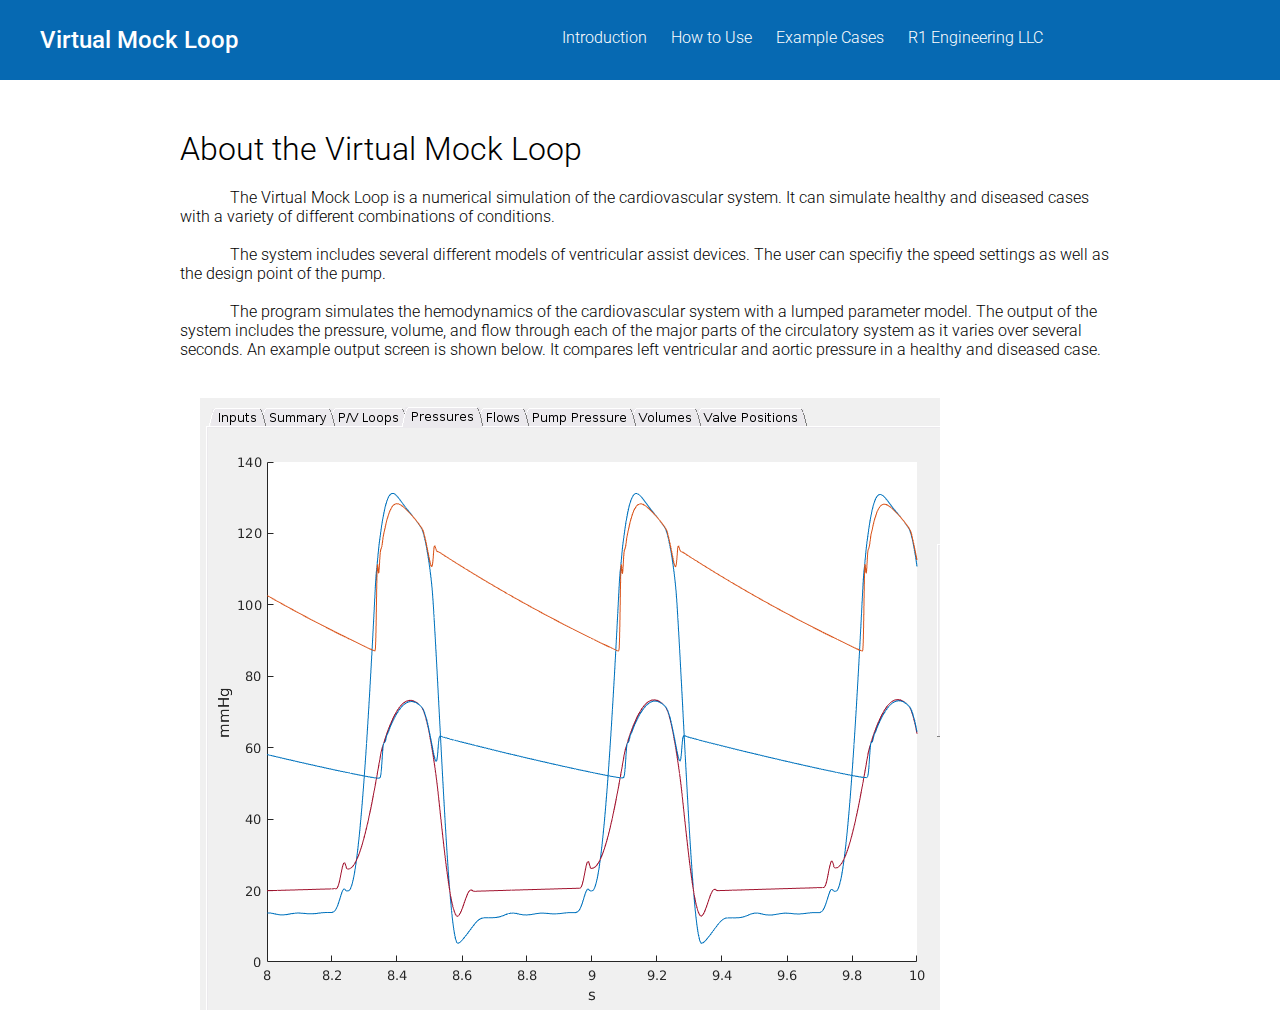
==== index.html @ 758075f5 "Initial commit." ====
<!doctype html>
<html class="no-js">
  <head>
      <meta charset="utf-8">
      <meta http-equiv="X-UA-Compatible" content="IE=edge,chrome=1">
      <title>Virtual Mock Loop</title>
      <meta name="viewport" content="width=device-width">

      <link rel="shortcut icon" href="/images/favicon.ico">
      <link rel="icon" type="image/png" href="/images/favicon.png">
      <link rel="apple-touch-icon" sizes="180x180" href="/images/apple-touch-icon-180x180.png">

      <link href='https://fonts.googleapis.com/css?family=Source+Code+Pro:400|Roboto:400,300,500' rel='stylesheet' type='text/css'>
      <link rel="stylesheet" href="/main.css">

  </head>
  <body class="home">

    <header id="header-waypoint">
      <nav id="stickyNav" class="sticky-nav">
        <h2 href="/" class="logo">Virtual Mock Loop</h2>
        <div id="group">
            <a href="/index.html">Introduction</a>
            <a href="/how_to.html">How to Use</a>
            <a href="/examples.html">Example Cases</a>
            <a href="/rone.html">R1 Engineering LLC</a>
        </div>
      </nav>
    </header>

    <div class="content">
      <h1>About the Virtual Mock Loop</h2>
      <p>The Virtual Mock Loop is a numerical simulation of the cardiovascular system.  It can simulate healthy and diseased cases with a variety of different combinations of conditions.</p>
      <p>&nbsp</p>
      <p>The system includes several different models of ventricular assist devices.  The user can specifiy the speed settings as well as the design point of the pump.</p>
      <p>&nbsp</p>
      <p>The program simulates the hemodynamics of the cardiovascular system with a lumped parameter model.  The output of the system includes the pressure, volume, and flow through each of the major parts of the circulatory system as it varies over several seconds. An example output screen is shown below.  It compares left ventricular and aortic pressure in a healthy and diseased case.</p> 
      <p>&nbsp</p>
      <div class="pic">
        
        <img src="healthy-disease.png"/>
      </div>

  </body>
</html>
---- main.css ----
nav a{color: white;}
*{margin: 0; padding: 0; box-sizing: border-box;}
nav{align-items:center; width:auto; display:flex;}
body{font-family:'Roboto', Helvetica, sans-serif;font-weight:300;color:#000;}
a,img{border:none;outline:0}
a{text-decoration:none; padding-left:10px; padding-right: 10px;}
h1,h2,h3,h4,h5,h6{font-weight:300}
h1{margin-bottom:20px;}
header{height: 80px; width: 100%; background-color: #0669B2;}
.logo{line-height: 80px; font-weight: 500; width:40%; margin-left:40px; color:white; height:75px; background-position:left center;}
.content{padding-left:20px; padding-top:50px; width:75%; margin:auto;}
.pic{padding-left:20px; padding-top:20px; padding-bottom:20px;}
.indent{padding-left:20px; padding-top:10px; padding-bottom:10px; }
table{ border-spacing:15px; }
td{text-align: center; }
p{text-indent:50px;}
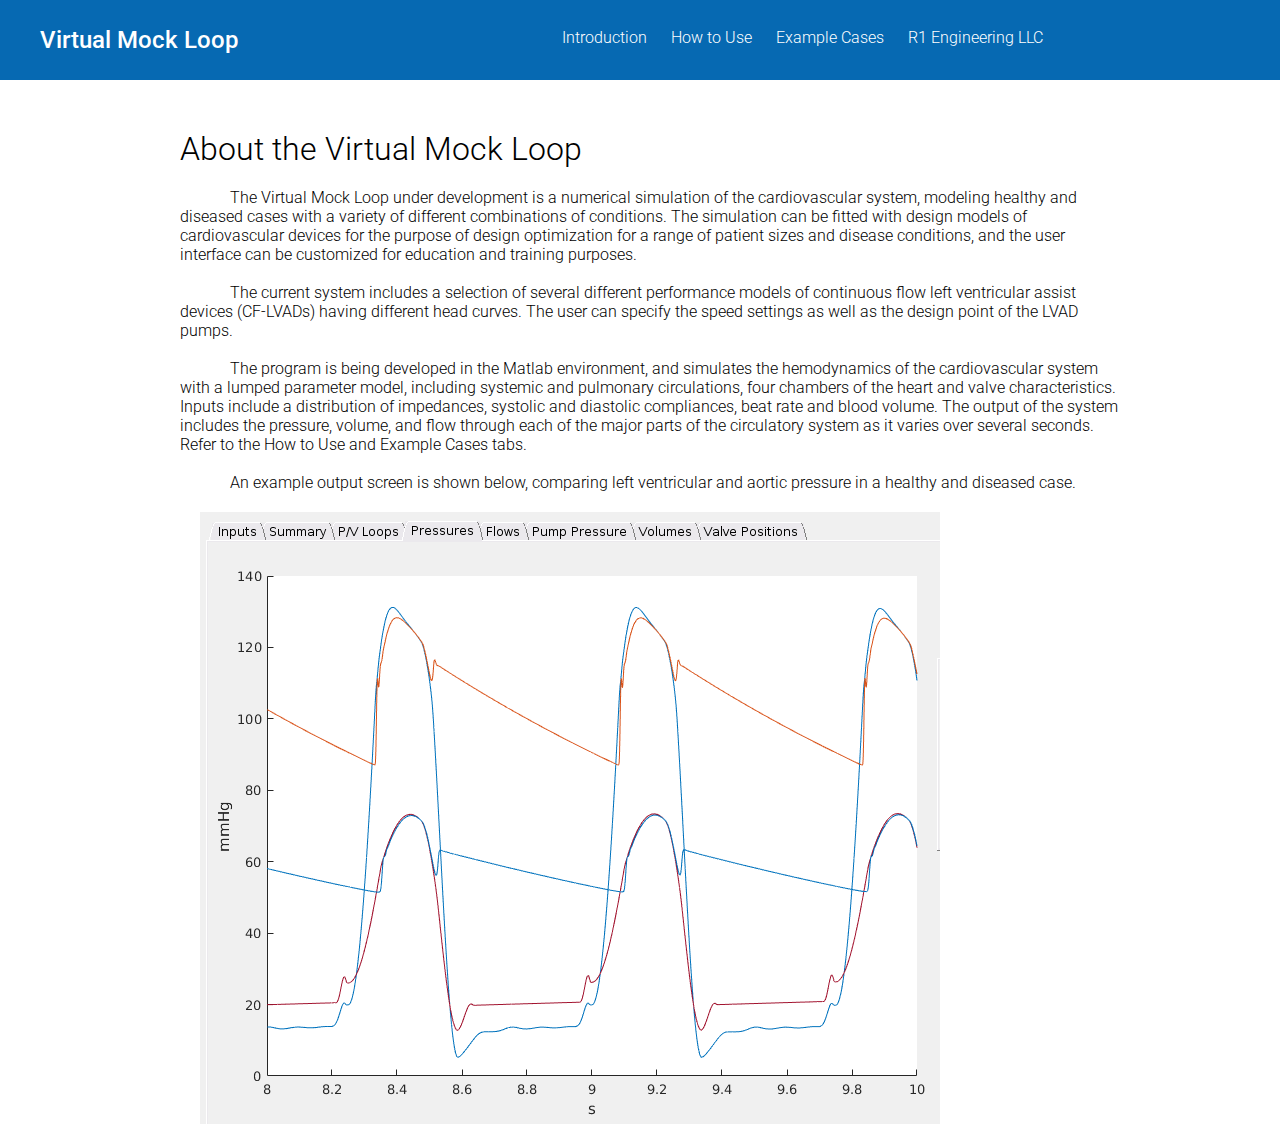
==== commit b4f25c6f: "Added content to intro and about us." ====
--- a/index.html
+++ b/index.html
@@ -6,12 +6,8 @@
       <title>Virtual Mock Loop</title>
       <meta name="viewport" content="width=device-width">
 
-      <link rel="shortcut icon" href="/images/favicon.ico">
-      <link rel="icon" type="image/png" href="/images/favicon.png">
-      <link rel="apple-touch-icon" sizes="180x180" href="/images/apple-touch-icon-180x180.png">
-
       <link href='https://fonts.googleapis.com/css?family=Source+Code+Pro:400|Roboto:400,300,500' rel='stylesheet' type='text/css'>
-      <link rel="stylesheet" href="/main.css">
+      <link rel="stylesheet" href="main.css">
 
   </head>
   <body class="home">
@@ -20,22 +16,25 @@
       <nav id="stickyNav" class="sticky-nav">
         <h2 href="/" class="logo">Virtual Mock Loop</h2>
         <div id="group">
-            <a href="/index.html">Introduction</a>
-            <a href="/how_to.html">How to Use</a>
-            <a href="/examples.html">Example Cases</a>
-            <a href="/rone.html">R1 Engineering LLC</a>
+            <a href="index.html">Introduction</a>
+            <a href="how_to.html">How to Use</a>
+            <a href="examples.html">Example Cases</a>
+            <a href="rone.html">R1 Engineering LLC</a>
         </div>
       </nav>
     </header>
 
     <div class="content">
       <h1>About the Virtual Mock Loop</h2>
-      <p>The Virtual Mock Loop is a numerical simulation of the cardiovascular system.  It can simulate healthy and diseased cases with a variety of different combinations of conditions.</p>
+      <p>The Virtual Mock Loop under development is a numerical simulation of the cardiovascular system, modeling healthy and diseased cases with a variety of different combinations of conditions. The simulation can be fitted with design models of cardiovascular devices for the purpose of design optimization for a range of patient sizes and disease conditions, and the user interface can be customized for education and training purposes.
+      </p>
       <p>&nbsp</p>
-      <p>The system includes several different models of ventricular assist devices.  The user can specifiy the speed settings as well as the design point of the pump.</p>
+<p>The current system includes a selection of several different performance models of continuous flow left ventricular assist devices (CF-LVADs) having different head curves. The user can specify the speed settings as well as the design point of the LVAD pumps.
       <p>&nbsp</p>
-      <p>The program simulates the hemodynamics of the cardiovascular system with a lumped parameter model.  The output of the system includes the pressure, volume, and flow through each of the major parts of the circulatory system as it varies over several seconds. An example output screen is shown below.  It compares left ventricular and aortic pressure in a healthy and diseased case.</p> 
+      <p>The program is being developed in the Matlab environment, and simulates the hemodynamics of the cardiovascular system with a lumped parameter model, including systemic and pulmonary circulations, four chambers of the heart and valve characteristics. Inputs include a distribution of impedances, systolic and diastolic compliances, beat rate and blood volume. The output of the system includes the pressure, volume, and flow through each of the major parts of the circulatory system as it varies over several seconds. Refer to the How to Use and Example Cases tabs.
+</p>
       <p>&nbsp</p>
+      <p>An example output screen is shown below, comparing left ventricular and aortic pressure in a healthy and diseased case.</p>
       <div class="pic">
         
         <img src="healthy-disease.png"/>
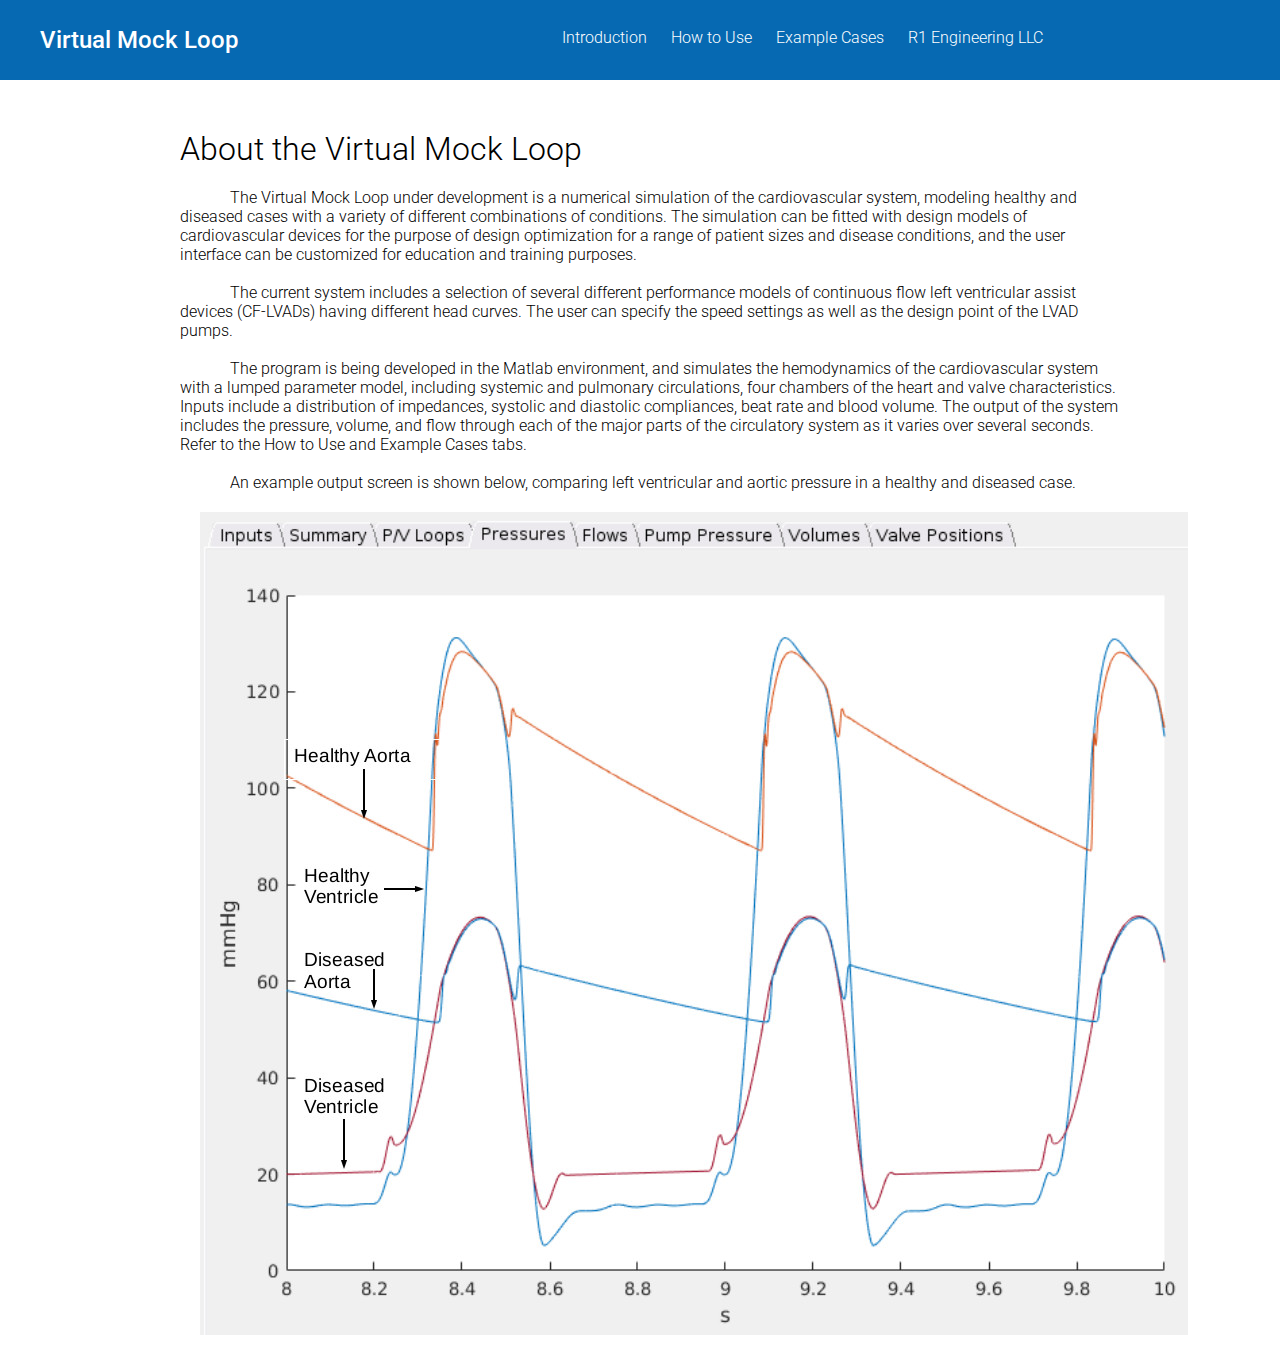
==== commit 7eda6685: "Added legend in intro and more pics for how_to" ====
--- a/index.html
+++ b/index.html
@@ -37,7 +37,7 @@
       <p>An example output screen is shown below, comparing left ventricular and aortic pressure in a healthy and diseased case.</p>
       <div class="pic">
         
-        <img src="healthy-disease.png"/>
+        <img src="healthy_disease.jpg"/>
       </div>
 
   </body>
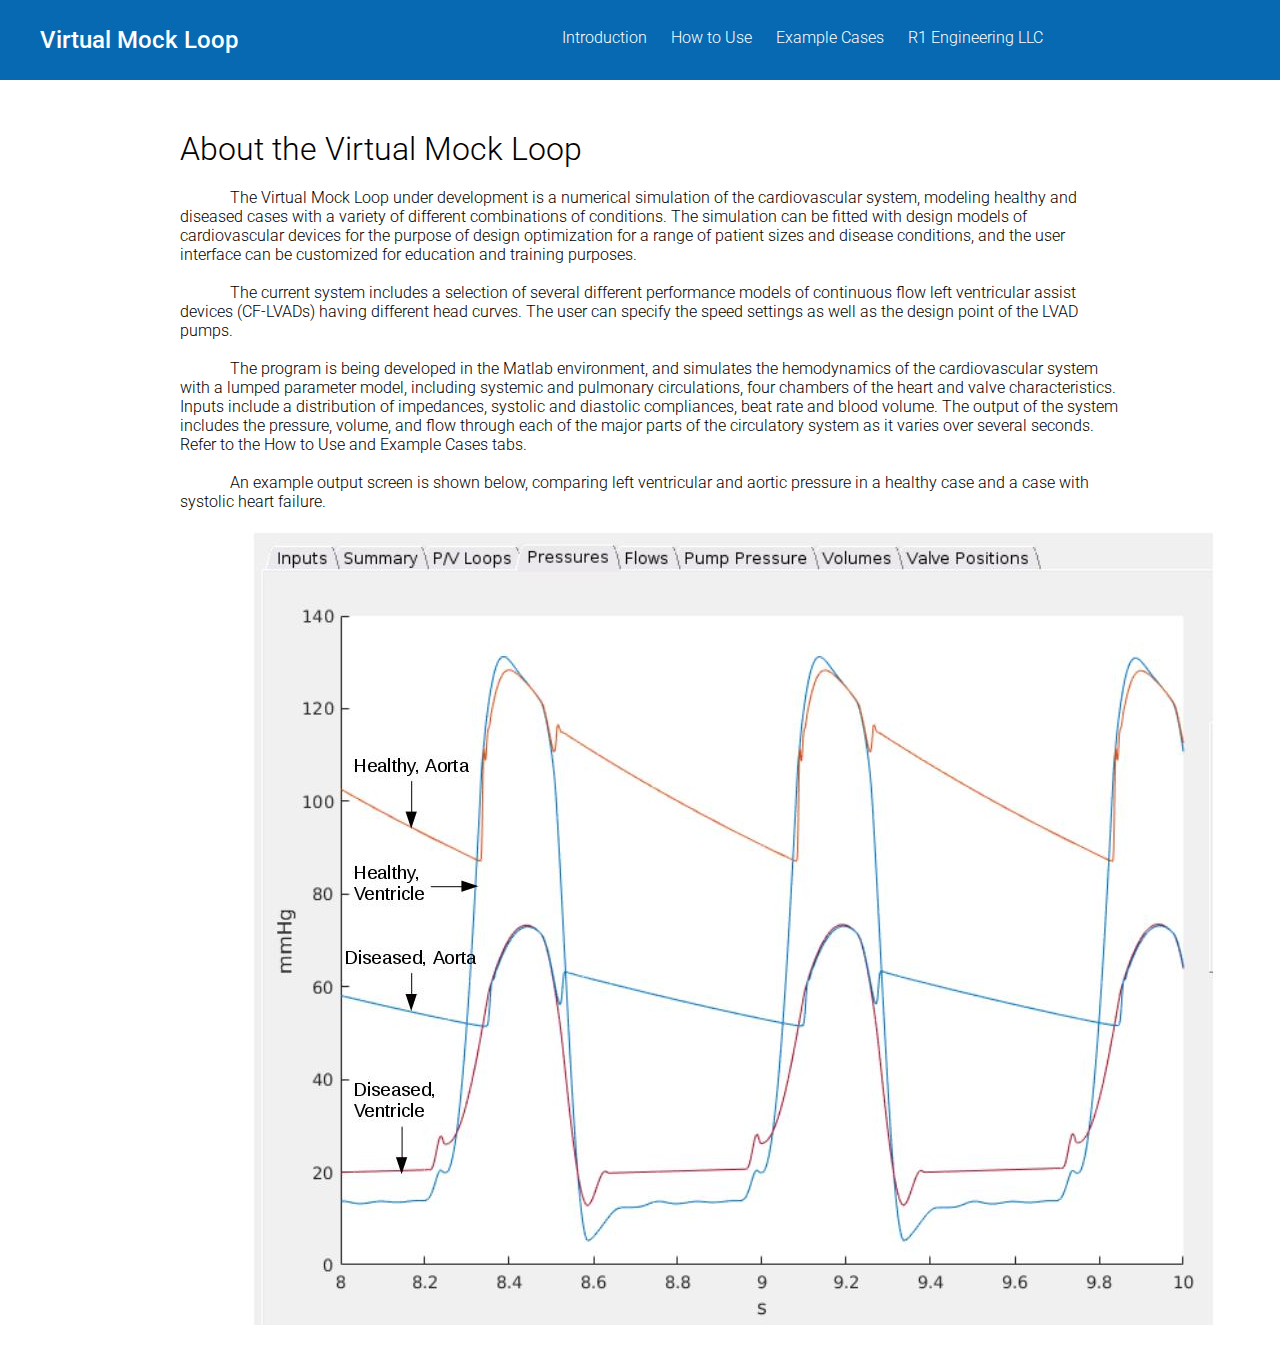
==== commit 944340a4: "Fixed details on front page, and added more info to how_to." ====
--- a/index.html
+++ b/index.html
@@ -34,7 +34,7 @@
       <p>The program is being developed in the Matlab environment, and simulates the hemodynamics of the cardiovascular system with a lumped parameter model, including systemic and pulmonary circulations, four chambers of the heart and valve characteristics. Inputs include a distribution of impedances, systolic and diastolic compliances, beat rate and blood volume. The output of the system includes the pressure, volume, and flow through each of the major parts of the circulatory system as it varies over several seconds. Refer to the How to Use and Example Cases tabs.
 </p>
       <p>&nbsp</p>
-      <p>An example output screen is shown below, comparing left ventricular and aortic pressure in a healthy and diseased case.</p>
+      <p>An example output screen is shown below, comparing left ventricular and aortic pressure in a healthy case and a case with systolic heart failure.</p>
       <div class="pic">
         
         <img src="healthy_disease.jpg"/>
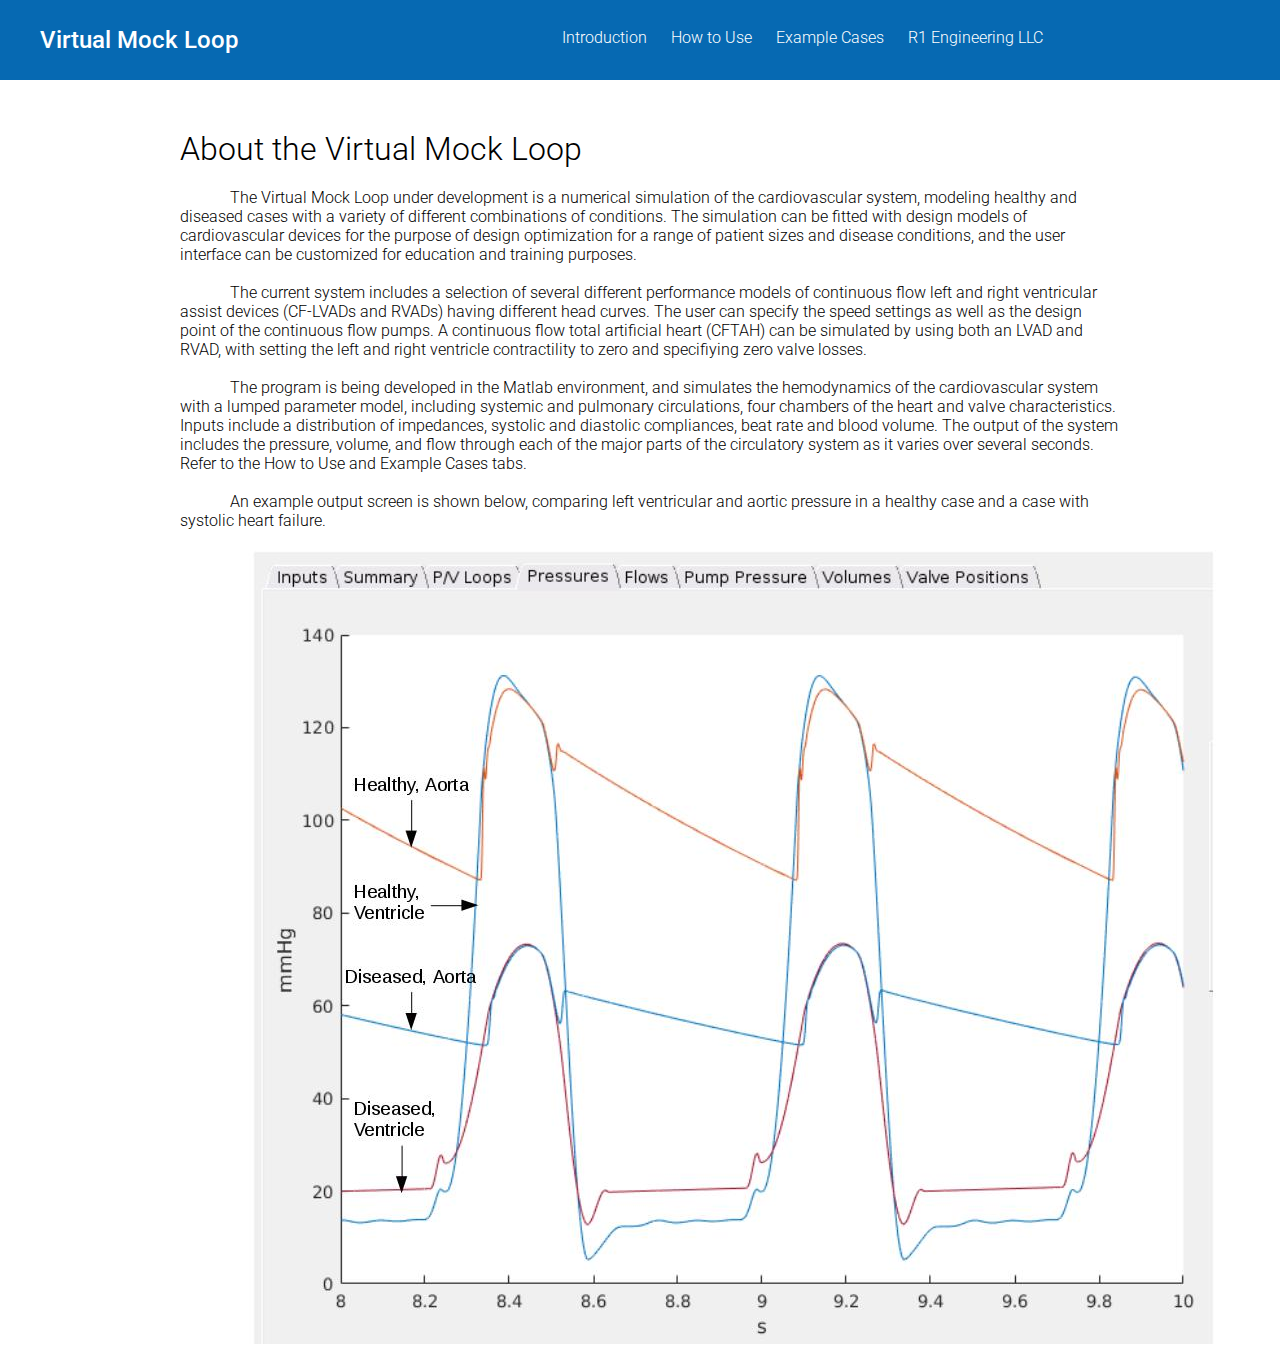
==== commit 7384ed34: "Added info for BiVAD/RVAD to index intro paragraph" ====
--- a/index.html
+++ b/index.html
@@ -29,7 +29,8 @@
       <p>The Virtual Mock Loop under development is a numerical simulation of the cardiovascular system, modeling healthy and diseased cases with a variety of different combinations of conditions. The simulation can be fitted with design models of cardiovascular devices for the purpose of design optimization for a range of patient sizes and disease conditions, and the user interface can be customized for education and training purposes.
       </p>
       <p>&nbsp</p>
-<p>The current system includes a selection of several different performance models of continuous flow left ventricular assist devices (CF-LVADs) having different head curves. The user can specify the speed settings as well as the design point of the LVAD pumps.
+     <p>The current system includes a selection of several different performance models of continuous flow left and right ventricular assist devices (CF-LVADs and RVADs) having different head curves. The user can specify the speed settings as well as the design point of the continuous flow pumps.  A continuous flow total artificial heart (CFTAH) can be simulated by using both an LVAD and RVAD, with setting the left and right ventricle contractility to zero and specifiying zero valve losses.
+</p>      
       <p>&nbsp</p>
       <p>The program is being developed in the Matlab environment, and simulates the hemodynamics of the cardiovascular system with a lumped parameter model, including systemic and pulmonary circulations, four chambers of the heart and valve characteristics. Inputs include a distribution of impedances, systolic and diastolic compliances, beat rate and blood volume. The output of the system includes the pressure, volume, and flow through each of the major parts of the circulatory system as it varies over several seconds. Refer to the How to Use and Example Cases tabs.
 </p>
